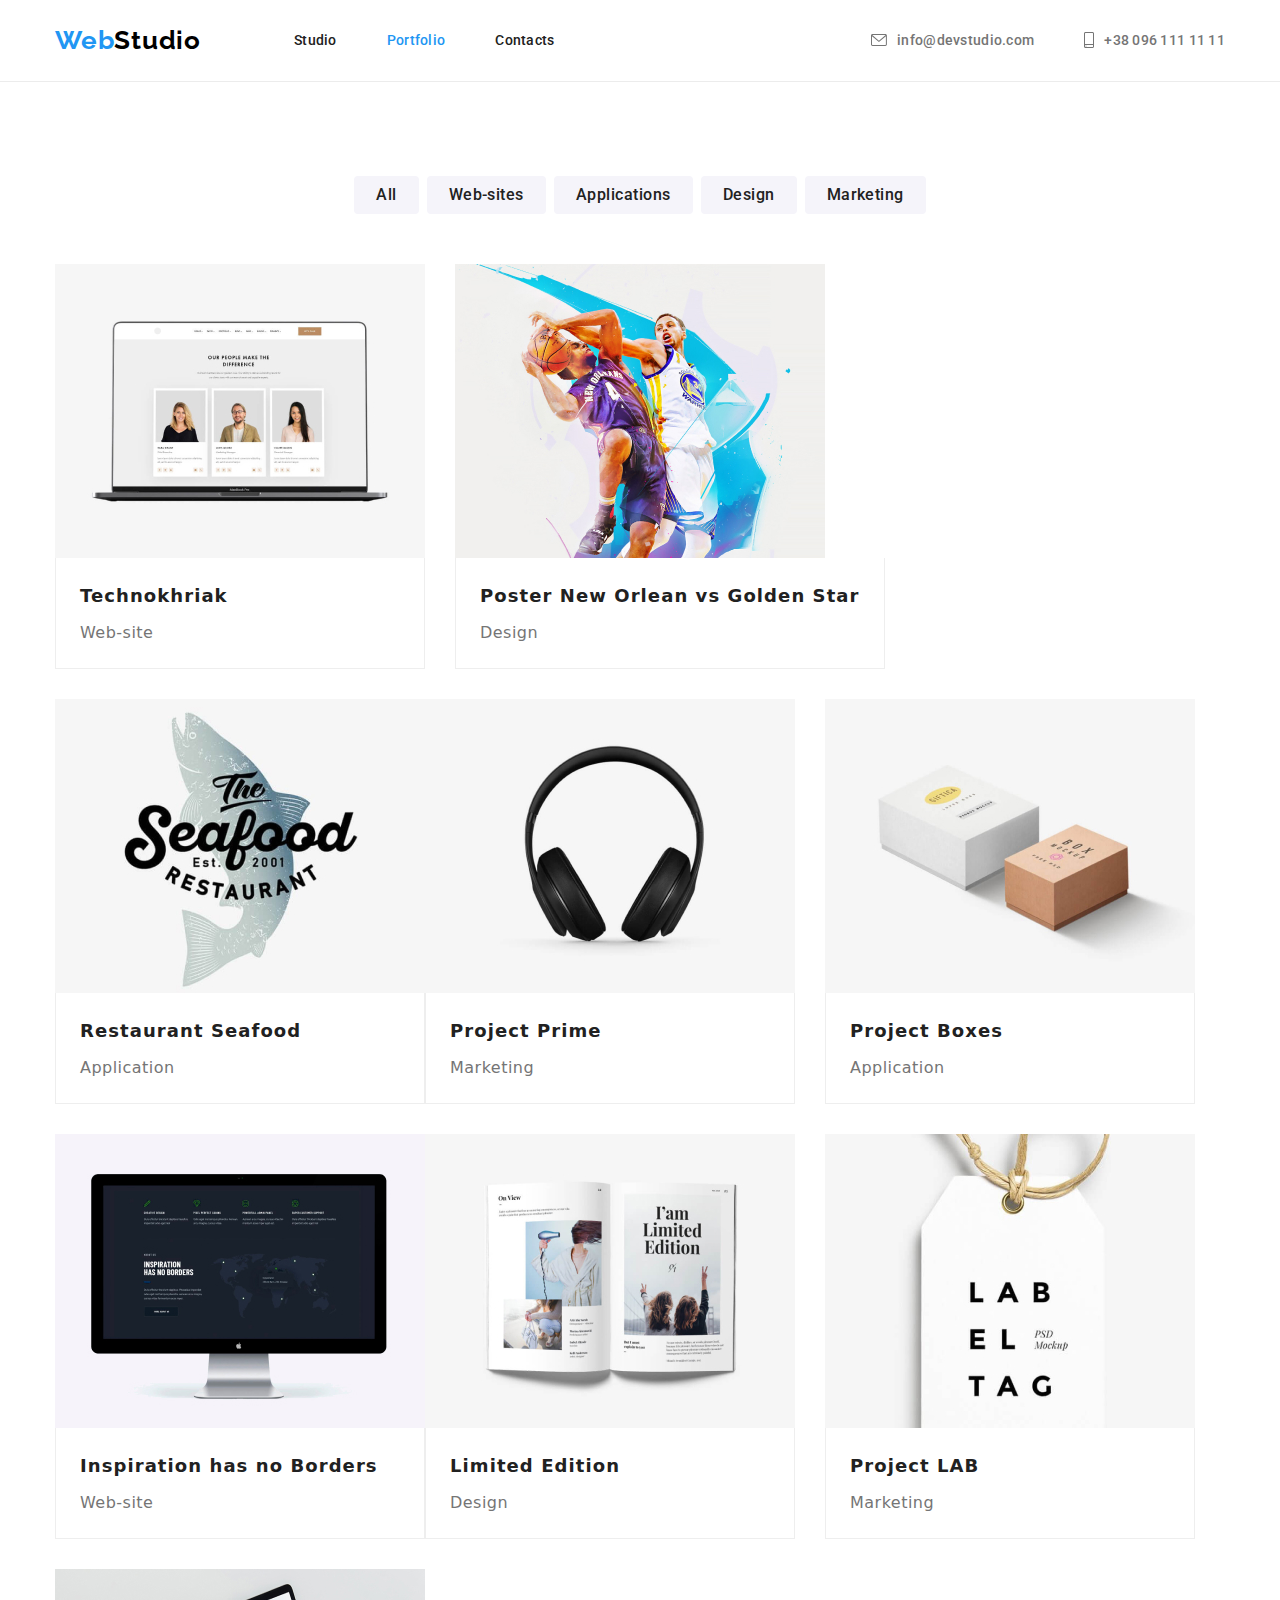
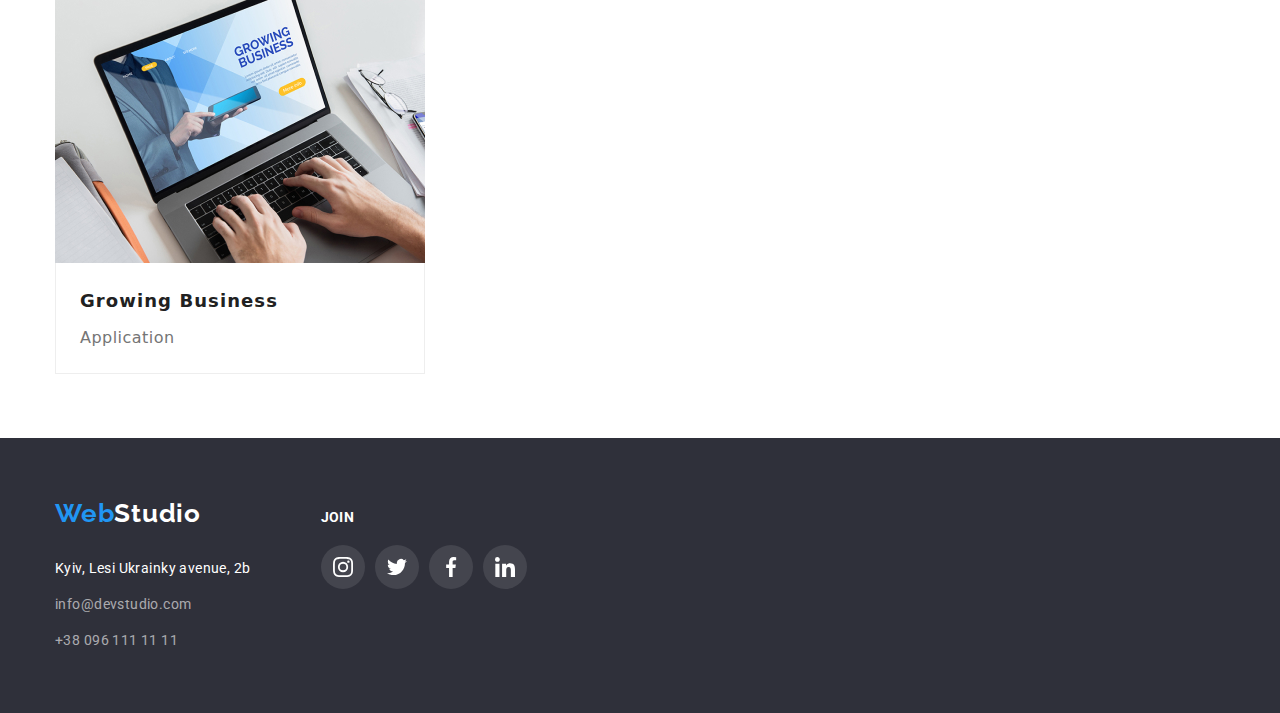
==== portfolio.html @ cbc214eb "mainpage_general_update" ====
<!DOCTYPE html>
<html lang="en">
  <head>
    <meta charset="UTF-8" />
    <meta name="viewport" content="width=device-width, initial-scale=1.0" />
    <title>Portfolio</title>
    <link rel="preconnect" href="https://fonts.googleapis.com" />
    <link rel="preconnect" href="https://fonts.gstatic.com" crossorigin />
    <link
      href="https://fonts.googleapis.com/css2?family=Raleway:wght@700&family=Roboto:wght@400;500;700;900&display=swap"
      rel="stylesheet"
    />
    <link rel="stylesheet" href="./css/styles.css" />
    <link
      rel="stylesheet"
      href="https://cdnjs.cloudflare.com/ajax/libs/modern-normalize/1.0.0/modern-normalize.min.css"
    />
  </head>
  <body>
    <header class="header">
      <div class="header-wrapper container">
      <nav class="header-nav">
        <a  class="header-logo list" href="./index.html" >
          <span class="logo-color">Web</span>Studio
        </a>
        <ul class="header-nav-pages list">
          <li class="header-nav-pages-item"><a class="header-nav-pages-link " href="./index.html" >Studio</a></li>
          <li class="header-nav-pages-item"><a class="header-nav-pages-link current" href="./portfolio.html" >Portfolio</a></li>
          <li class="header-nav-pages-item"><a class="header-nav-pages-link " href="" >Contacts</a></li>
        </ul>
      </nav>
      <div class="header-contacts">
        <ul class="header-contacts-list list">
          <li class="header-contacts-item">
            <a class="header-contacts-mail" href="mailto:info@devstudio.com">  <svg class="contact-icon" width="16" height="12"> <use href="./images/svg/sprite.svg#icon-envelope"></use></svg> info@devstudio.com
             </a
            >
          </li>
          <li class="header-contacts-item">
            <a class="header-contacts-phone" href="tel:+380961111111"> <svg class="contact-icon" width="10" height="16"> <use href="./images/svg/sprite.svg#icon-smartphone"></use></svg>+38 096 111 11 11</a>
          </li>
        </ul>
      </div>
       </div>
      </header>
    </header>
    <main>
      <section class="portfolio section">
        <div class="container">
          <h1 class="visually-hidden">Our portfolio</h1>
          <ul class="portfolio-filter list">
            <li class="filter-item">
              <button class="portfolio-filter-btn">All</button>
            </li>
            <li class="filter-item">
              <button class="portfolio-filter-btn">Web-sites</button>
            </li>
            <li class="filter-item">
              <button class="portfolio-filter-btn">Applications</button>
            </li>
            <li class="filter-item">
              <button class="portfolio-filter-btn">Design</button>
            </li>
            <li class="filter-item">
              <button class="portfolio-filter-btn">Marketing</button>
            </li>
          </ul>
          <ul class="portfolio-list list">
            <li class="portfolio-card">
              <img
                src="./portfolio_images/web-site_techno.jpg"
                alt="web-site"
                width="370"
                height="294"
              />
              <div class="portfolio-desc">
                <h3 class="portfolio-title">Technokhriak</h3>
                <p class="portfolio-text">Web-site</p>
              </div>
            </li>
            <li class="portfolio-card">
              <img
                src="./portfolio_images/design_basket.jpg"
                alt="poster"
                width="370"
                height="294"
              />
              <div class="portfolio-desc">
                <h3 class="portfolio-title">
                  Poster New Orlean vs Golden Star
                </h3>
                <p class="portfolio-text">Design</p>
              </div>
            </li>
            <li class="portfolio-card">
              <img
                src="./portfolio_images/app_seafood.jpg"
                alt="app"
                width="370"
                height="294"
              />
              <div class="portfolio-desc">
                <h3 class="portfolio-title">Restaurant Seafood</h3>
                <p class="portfolio-text">Application</p>
              </div>
            </li>
            <li class="portfolio-card">
              <img
                src="./portfolio_images/marketing_prime.jpg"
                alt="project"
                width="370"
                height="294"
              />
              <div class="portfolio-desc">
                <h3 class="portfolio-title">Project Prime</h3>
                <p class="portfolio-text">Marketing</p>
              </div>
            </li>
            <li class="portfolio-card">
              <img
                src="./portfolio_images/app_boxes.jpg"
                alt="app"
                width="370"
                height="294"
              />
              <div class="portfolio-desc">
                <h3 class="portfolio-title">Project Boxes</h3>
                <p class="portfolio-text">Application</p>
              </div>
            </li>
            <li class="portfolio-card">
              <img
                src="./portfolio_images/web-site_inspiration.jpg"
                alt="web-site"
                width="370"
                height="294"
              />
              <div class="portfolio-desc">
                <h3 class="portfolio-title">Inspiration has no Borders</h3>
                <p class="portfolio-text">Web-site</p>
              </div>
            </li>
            <li class="portfolio-card">
              <img
                src="./portfolio_images/design_limited.jpg"
                alt="edition"
                width="370"
                height="294"
              />
              <div class="portfolio-desc">
                <h3 class="portfolio-title">Limited Edition</h3>
                <p class="portfolio-text">Design</p>
              </div>
            </li>
            <li class="portfolio-card">
              <img
                src="./portfolio_images/marketing_lab.jpg"
                alt="project"
                width="370"
                height="294"
              />
              <div class="portfolio-desc">
                <h3 class="portfolio-title">Project LAB</h3>
                <p class="portfolio-text">Marketing</p>
              </div>
            </li>
            <li class="portfolio-card">
              <img
                src="./portfolio_images/app_business.jpg"
                alt="app"
                width="370"
                height="294"
              />
              <div class="portfolio-desc">
                <h3 class="portfolio-title">Growing Business</h3>
                <p class="portfolio-text">Application</p>
              </div>
            </li>
          </ul>
        </div>
      </section>
    </main>
    <footer class="footer">
      <div class="footer-wrapper container">
        <div>
          <a class="footer-logo" href="./index.html"
            ><span class="logo-color">Web</span>Studio</a
          >
          <ul class="footer-contacts list">
            <li class="footer-item">
              <address class="footer-address">
                <a
                  class="footer-address-link"
                  href="https://goo.gl/maps/4VGVaEGhAEvkPkxj9"
                  target="_blank"
                  rel="noopener noreferrer"
                  >Kyiv, Lesi Ukrainky avenue, 2b</a
                >
              </address>
            </li>
            <li class="footer-item">
              <a class="footer-link" href="mailto:info@devstudio.com"
                >info@devstudio.com</a
              >
            </li>
            <li class="footer-item">
              <a class="footer-link" href="tel:+380961111111"
                >+38 096 111 11 11</a
              >
            </li>
          </ul>
        </div>
        <div class="footer-social">
          <p class="footer-social-title"> Join</p>
          <ul class="footer-social-list">
            <li class="footer-social-item">
              <a
                class="footer-socials-link"
                href="https://instagram.com"
                target="_blank"
                rel="noopener noreferrer"
                aria-label="Instagram"
              >
                <svg class="footer-social-icon" width="20" height="20">
                  <use
                    href="./images/svg/sprite.svg#icon-instagram_ft"
                  ></use></svg
              ></a>
            </li>
            <li class="footer-social-item">
              <a
                class="footer-socials-link"
                href="https://twitter.com"
                target="_blank"
                rel="noopener noreferrer"
                aria-label="Twitter"
              >
                <svg class="footer-social-icon" width="20" height="20">
                  <use
                    href="./images/svg/sprite.svg#icon-twitter_ft"
                  ></use></svg
              ></a>
            </li>
            <li class="footer-social-item">
              <a
                class="footer-socials-link"
                href="https://facebook.com"
                target="_blank"
                rel="noopener noreferrer"
                aria-label="Facebook"
              >
                <svg class="footer-social-icon" width="20" height="20">
                  <use
                    href="./images/svg/sprite.svg#icon-facebook_ft"
                  ></use></svg
              ></a>
            </li>
            <li class="footer-social-item">
              <a
                class="footer-socials-link"
                href="https://linkedin.com"
                target="_blank"
                rel="noopener noreferrer"
                aria-label="Linkedin"
              >
                <svg class="footer-social-icon" width="20" height="20">
                  <use
                    href="./images/svg/sprite.svg#icon-linkedin_ft"
                  ></use></svg
              ></a>
            </li>
          </ul>
        </div>
      </div>
    </footer>
  </body>
</html>
---- css/styles.css ----
:root {
  /* fonts */
  --main-font: 'Roboto', sans-serif;
  --secondary-font: 'Raleway', sans-serif;
  /* text color */
  --main-txt-cl: #757575;
  --title-txt-cl: #212121;
  --accent-txt-cl: #2196f3;
  --header-logo-cl: #000000;
  --logo-color: #2196f3;
  --btn-accent-txt-cl: #ffffff;
  --hero-txt-cl: #ffffff;
  --footer-txt-cl: #ffffff;
  --work-text-cl: #ffffff;

  --team-socials-icon-cl: #afb1b8;
  --social-hover-icon-cl: #ffffff;
  /* boarder colors */
  --header-border: #ececec;
  /* background colors */
  --hero-bg-cl: #2f303a;
  --footer-bg-cl: #2f303a;
  --footer-icon-bg-cl: #ffffff1a;
  --footer-icon-hover-cl: #2196f3;
  --footer-logo-cl: #ffffff;
  --benefit-icon-bg-cl: #f5f4fa;
  --main-bg-cl: #ffffff;
  --section-bg-cl: #f5f4fa;
  --card-bg-color: #ffffff;
  --social-hover-bg-cl: #2196f3;
  --work-text-bg: rgba(47, 48, 58, 0.8);

  /* btn */
  --hero-btn-cl: #2196f3;
  --portfolio-btn-cl: #212121;
  --portfolio-btn-text-hover-cl: #fff;
  --portfolio-btn-bg-cl: #f5f4fa;
  --portfolio-btn-hover-cl: #2196f3;
  --portfolio-card-border: #eeeeee;
}

body {
  font-family: var(--main-font);
  font-size: 14px;
  font-style: normal;
  letter-spacing: 0.03em;

  color: var(--main-txt-cl);
  background-color: var(--main-bg-cl);
}

h1,
h2,
h3,
h4,
h5,
h6,
p,
ul {
  margin: 0;
  padding: 0;
}

ul {
  list-style-type: none;
}

button {
  display: block;
  cursor: pointer;
  border: none;
  border-radius: 4px;
}

img {
  display: block;
  max-width: 100%;
  height: auto;
}

address {
  font-style: normal;
}

.container {
  max-width: 1200px;
  margin-left: auto;
  margin-right: auto;
  padding-left: 15px;
  padding-right: 15px;
}

.section {
  padding-top: 94px;
  padding-bottom: 94px;
}

.section:nth-child(2) {
  padding-bottom: 0px;
}

.list {
  list-style: none;
  /* padding: 0;
  margin: 0; */
}
.visually-hidden {
  position: absolute;
  width: 1px;
  height: 1px;
  margin: -1px;
  border: 0;
  padding: 0;

  white-space: nowrap;
  clip-path: inset(100%);
  clip: rect(0 0 0 0);
  overflow: hidden;
}
/* header */
.header {
  border-bottom: 1px solid var(--header-border);
}

.header-wrapper {
  display: flex;
  align-items: center;
}
.header-nav {
  display: flex;
  align-items: center;
}

.header-nav-pages {
  display: flex;
  justify-content: left;
  align-items: center;
}
.header-contacts-list {
  display: flex;
  align-items: center;
}

.header-contacts {
  margin-left: auto;
}

/* header logo */

.header-logo {
  margin-right: 93px;

  font-family: var(--secondary-font);
  font-size: 26px;
  font-weight: 700;
  line-height: 1.2;
  letter-spacing: 0.78px;
  text-decoration: none;

  color: var(--header-logo-cl);
}

.logo-color {
  color: var(--logo-color);
}

/* header nav */
.header-nav-pages-item {
  margin-right: 50px;
}

.header-nav-pages-item:last-child {
  margin-right: 0px;
}

.header-nav-pages-link {
  padding-top: 32px;
  padding-bottom: 32px;

  display: block;
  font-family: var(--main-font);
  font-size: 14px;
  font-weight: 500;
  line-height: 1.2;
  letter-spacing: 0.28px;
  text-decoration: none;

  color: var(--title-txt-cl);
}

.header-contacts-mail,
.header-contacts-phone {
  padding-top: 32px;
  padding-bottom: 32px;

  display: flex;
  align-items: center;
  font-family: var(--main-font);
  font-size: 14px;
  font-weight: 500;
  line-height: 1.2;
  letter-spacing: 0.28px;
  text-decoration: none;

  color: var(--main-txt-cl);
}

.header-contacts-item {
  margin-right: 50px;
}
.header-contacts-item:last-child {
  margin-right: 0px;
}

.header-contacts-mail:hover,
.header-contacts-mail:focus {
  color: var(--accent-txt-cl);
  fill: var(--social-hover-bg-cl);
}

.header-contacts-phone:hover,
.header-contacts-phone:focus {
  color: var(--accent-txt-cl);
  fill: var(--social-hover-bg-cl);
}

.contact-icon {
  margin-right: 10px;
  fill: currentColor;
}
.current {
  position: relative;
  color: var(--accent-txt-cl);
}

.current::after {
  content: '';

  position: absolute;
  left: 0;
  bottom: 0;

  width: 100%;
  height: 4px;

  background-color: var(--accent-txt-cl);
  border-radius: 2px;

  transform: scaleX(0);
  transition: transform 250ms cubic-bezier(0.4, 0, 0.2, 1);
}

.current:hover::after,
.current:focus::after {
  transform: scaleX(1);
}

/* footer */
footer {
  background-color: var(--footer-bg-cl);
  padding-top: 60px;
  padding-bottom: 60px;
}

.footer-wrapper {
  display: flex;
  align-items: baseline;
}

.footer-logo {
  display: inline-block;
  margin-bottom: 28px;
  font-family: var(--secondary-font);
  font-size: 26px;
  font-weight: 700;
  line-height: 1.2;
  letter-spacing: 0.78px;
  text-decoration: none;

  color: var(--footer-logo-cl);
}

.footer-item:not(:last-child) {
  margin-bottom: 12px;
}

.footer-address-link {
  font-family: var(--main-font);
  font-size: 14px;
  font-weight: 400;
  line-height: 1.71;
  letter-spacing: 0.42px;
  text-decoration: none;

  color: var(--footer-txt-cl);
}

.footer-link {
  font-family: var(--main-font);
  font-size: 14px;
  font-weight: 400;
  line-height: 1.71;
  letter-spacing: 0.42px;
  text-decoration: none;

  color: rgba(255, 255, 255, 0.6);
}

.footer-link:hover,
.footer-link:focus {
  font-family: var(--main-font);
  font-size: 14px;
  font-weight: 400;
  line-height: 24px; /* 171.429% */
  letter-spacing: 0.42px;

  color: var(--accent-txt-cl);
}

.footer-address-link:hover,
.footer-address-link:focus {
  color: var(--accent-txt-cl);
}

.footer-link:hover,
.footer-link:focus {
  color: var(--accent-txt-cl);
}

.footer-social {
  margin-left: 70px;
}
.footer-social-title {
  margin-bottom: 20px;
  font-family: var(--main-font);
  font-size: 14px;
  font-weight: 700;
  line-height: calc(16 / 14);
  text-transform: uppercase;

  color: var(--footer-txt-cl);
}

.footer-social-list {
  display: flex;
  justify-content: center;
}

.footer-socials-link {
  display: flex;
  align-items: center;
  justify-content: center;
  margin-right: 10px;
  width: 44px;
  height: 44px;

  border-radius: 50%;

  color: var(--light-txt-cl);
  background-color: var(--footer-icon-bg-cl);
}

.footer-socials-link:hover,
.footer-socials-link:focus {
  background-color: var(--footer-icon-hover-cl);
}
/* Studio main*/

/* hero */

.hero {
  background-image: linear-gradient(
      to right,
      rgba(47, 48, 58, 0.4),
      rgba(47, 48, 58, 0.4)
    ),
    url(../images/svg/hero.svg);
  padding-top: 200px;
  padding-bottom: 200px;
  margin-left: auto;
  margin-right: auto;
  max-width: 1600px;
  max-height: 600px;

  background-color: var(--hero-bg-cl);
  text-align: center;
}
.hero-title {
  margin-bottom: 30px;
  margin-left: auto;
  margin-right: auto;
  max-width: 696px;

  /* text-align: center; */
  font-family: var(--main-font);
  font-size: 44px;
  font-weight: 900;
  line-height: 1.36;
  letter-spacing: 2.64px;
  text-transform: uppercase;

  color: var(--hero-txt-cl);
}

.hero-btn {
  min-width: 216px;
  margin: 0 auto;
  padding: 10px 32px;
  /* border: 0px; */
  border-radius: 4px;
  box-shadow: 0px 4px 4px rgba(0, 0, 0, 0.15);

  /* text-align: center; */
  font-family: var(--main-font);
  font-size: 16px;
  font-weight: 700;
  line-height: 1.88;
  letter-spacing: 0.96px;
  cursor: pointer;

  color: var(--hero-txt-cl);
  background-color: var(--hero-btn-cl);
}

/* Modal */

.backdrop {
  position: fixed;
  top: 0;
  left: 0;

  width: 100%;
  height: 100%;
  background-color: rgba(47, 48, 58, 0.6);
}

.backdrop.is-hidden {
  opacity: 0;
  pointer-events: none;
  visibility: hidden;
}

.modal {
  position: absolute;
  top: 50%;
  left: 50%;
  transform: translate(-50%, -50%);

  height: 581px;
  width: 528px;
  box-shadow: 0px 2px 1px 0px rgba(0, 0, 0, 0.2),
    0px 1px 1px 0px rgba(0, 0, 0, 0.14), 0px 1px 3px 0px rgba(0, 0, 0, 0.12);
  border-radius: 4px;

  background-color: rgba(255, 255, 255, 1);
}

.modal-btn {
  position: absolute;
  top: 8px;
  right: 8px;

  display: flex;
  align-items: center;
  justify-content: center;

  width: 30px;
  height: 30px;

  padding: 0;
  border: 1px rgba(0, 0, 0, 0.1);
  border-radius: 50%;

  background-color: #ffffff;
  cursor: pointer;
}

/* section */

.benefits-card {
  margin-right: 30px;

  width: 270px;
}

.benefits-card:last-child {
  margin-right: 0px;
}

.benefits-list-title {
  margin-bottom: 10px;

  font-weight: 700;
  line-height: 1.2;
  letter-spacing: 0.42px;
  text-transform: uppercase;

  color: var(--title-txt-cl);
}

.benefits-text {
  font-weight: 400;
  line-height: 1.71;
  letter-spacing: 0.42px;
}
.benefits-list {
  display: flex;
  flex-wrap: wrap;
}
.benefit-icon {
  display: block;
  width: 270px;
  height: 120px;
  margin-bottom: 30px;
  padding: 25px 100px;
  border-radius: 4px;
  background-color: var(--benefit-icon-bg-cl);
}
/* work */

.work-title {
  margin-bottom: 50px;

  text-align: center;
  font-size: 36px;
  font-weight: 700;
  line-height: 1.2;
  letter-spacing: 1.08px;

  color: var(--title-txt-cl);
}

.work-images {
  list-style-type: none;

  display: flex;
  flex-wrap: wrap;
  justify-content: space-between;
}

.work-items {
  position: relative;
}
.work-text {
  position: absolute;
  bottom: 0;

  display: flex;
  justify-content: center;
  align-items: center;
  width: 100%;
  height: 70px;

  font-family: var(--main-font);
  font-size: 14px;
  font-weight: 700;
  line-height: 1.2;
  letter-spacing: 0.03em;
  text-align: center;
  text-transform: uppercase;

  color: var(--work-text-cl);
  background-color: var(--work-text-bg);
}

/* team */

.team {
  background-color: #f5f4fa;
}

.team-title {
  margin-bottom: 50px;

  text-align: center;
  font-size: 36px;
  font-weight: 700;
  line-height: 1.2;
  letter-spacing: 1.08px;

  color: var(--title-txt-cl);
}

.team-list {
  display: flex;
  flex-wrap: wrap;
  /* justify-content: space-between; */
}

.team-card {
  margin-right: 30px;
  border-bottom: 4px;
  background-color: #fff;

  box-shadow: 0px 1px 3px rgba(0, 0, 0, 0.12), 0px 1px 1px rgba(0, 0, 0, 0.14),
    0px 2px 1px rgba(0, 0, 0, 0.2);
  border-radius: 0px 0px 4px 4px;

  width: 270px;
}

.team-card:last-child {
  margin-right: 0px;
}
.team-list-name {
  margin-bottom: 10px;
  text-align: center;
  font-size: 16px;
  font-weight: 500;
  line-height: 1.2;
  letter-spacing: 0.48px;

  color: var(--title-txt-cl);
}
.team-card-desc {
  padding-top: 30px;
  margin-bottom: 10px;
}
.team-list-profession {
  margin-bottom: 10px;
  text-align: center;
  font-size: 16px;
  font-weight: 400;
  line-height: 1.2;
  letter-spacing: 0.48px;
}

.team-social {
  display: flex;
  justify-content: center;
  padding-bottom: 30px;
}

.team-social-link {
  display: flex;
  align-items: center;
  justify-content: center;
  width: 44px;
  height: 44px;

  border-radius: 50%;
  fill: var(--team-socials-icon-cl);
  /* color: var(--team-socials-icon-cl); */
}

.team-social-item {
  margin-right: 10px;
}
.team-social-item:last-child {
  margin-right: 0px;
}

.team-social-link:hover,
.team-social-link:focus {
  background-color: var(--social-hover-bg-cl);
  fill: var(--social-hover-icon-cl);
}
/* .team-social-icon {
  fill: #afb1b8;
} */

/* Clients */
.clients-title {
  margin-bottom: 50px;

  text-align: center;
  font-size: 36px;
  font-weight: 700;
  line-height: 1.2;
  letter-spacing: 1.08px;

  color: var(--title-txt-cl);
}

.clients-list {
  display: flex;
  justify-content: center;
  align-items: center;
  gap: 30px;
}

.clients-link {
  display: flex;
  align-items: center;
  justify-content: center;
  width: 170px;
  height: 92px;

  border-radius: 4px;
  border: 1px solid var(--team-socials-icon-cl);
  fill: var(--team-socials-icon-cl);
}

.clients-link:hover,
.clients-link:focus {
  border-color: var(--social-hover-bg-cl);
  fill: var(--social-hover-bg-cl);
}
/* Portfolio main*/

/* .portfolio {
  text-align: center;
} */
.portfolio-filter {
  margin-bottom: 50px;

  list-style-type: none;
  display: flex;
  flex-wrap: wrap;
  justify-content: center;
}

.filter-item {
  margin-right: 8px;
}

.filter-item:last-child {
  margin-right: 0px;
}
.portfolio-filter-btn {
  padding: 6px 22px;
  border-radius: 4px;
  border: 0;

  text-align: center;
  font-family: var(--main-font);
  font-size: 16px;
  font-weight: 500;
  line-height: 1.63; /* 162.5% */
  letter-spacing: 0.48px;
  cursor: pointer;

  color: var(--portfolio-btn-cl);
  background-color: var(--portfolio-btn-bg-cl);
}
.portfolio-filter-btn:hover,
.portfolio-filter-btn:focus {
  color: var(--portfolio-btn-text-hover-cl);
  background-color: var(--portfolio-btn-hover-cl);
  box-shadow: 0px 3px 1px rgba(0, 0, 0, 0.1), 0px 1px 2px rgba(0, 0, 0, 0.08),
    0px 2px 2px rgba(0, 0, 0, 0.12);
}

.portfolio-list {
  margin-right: -30px;
  margin-bottom: -30px;

  list-style-type: none;
  display: flex;
  flex-wrap: wrap;
}

.portfolio-card {
  flex-basis: calc((100%-2 * 30px) / 3);

  margin-right: 30px;
  margin-bottom: 30px;

  background: var(--team-caerd-bg-cl);
}

.portfolio-card:nth-child(3n) {
  margin-right: 0px;
}

.portfolio-card:nth-last-child(-n + 3) {
  margin-bottom: 0px;
}

.portfolio-card:hover,
.portfolio-card:focus {
  box-shadow: 0px 1px 1px rgba(0, 0, 0, 0.12), 0px 4px 4px rgba(0, 0, 0, 0.06),
    1px 4px 6px rgba(0, 0, 0, 0.16);
}

.portfolio-desc {
  padding: 20px 24px;

  border: 1px solid var(--portfolio-card-border);
  border-top: none;
}
.portfolio-title {
  margin-bottom: 4px;

  font-size: 18px;
  font-weight: 700;
  line-height: 2;
  letter-spacing: 1.08px;

  color: var(--title-txt-cl);
}

.portfolio-text {
  font-size: 16px;
  font-weight: 400;
  line-height: 1.88;
  letter-spacing: 0.48px;
}
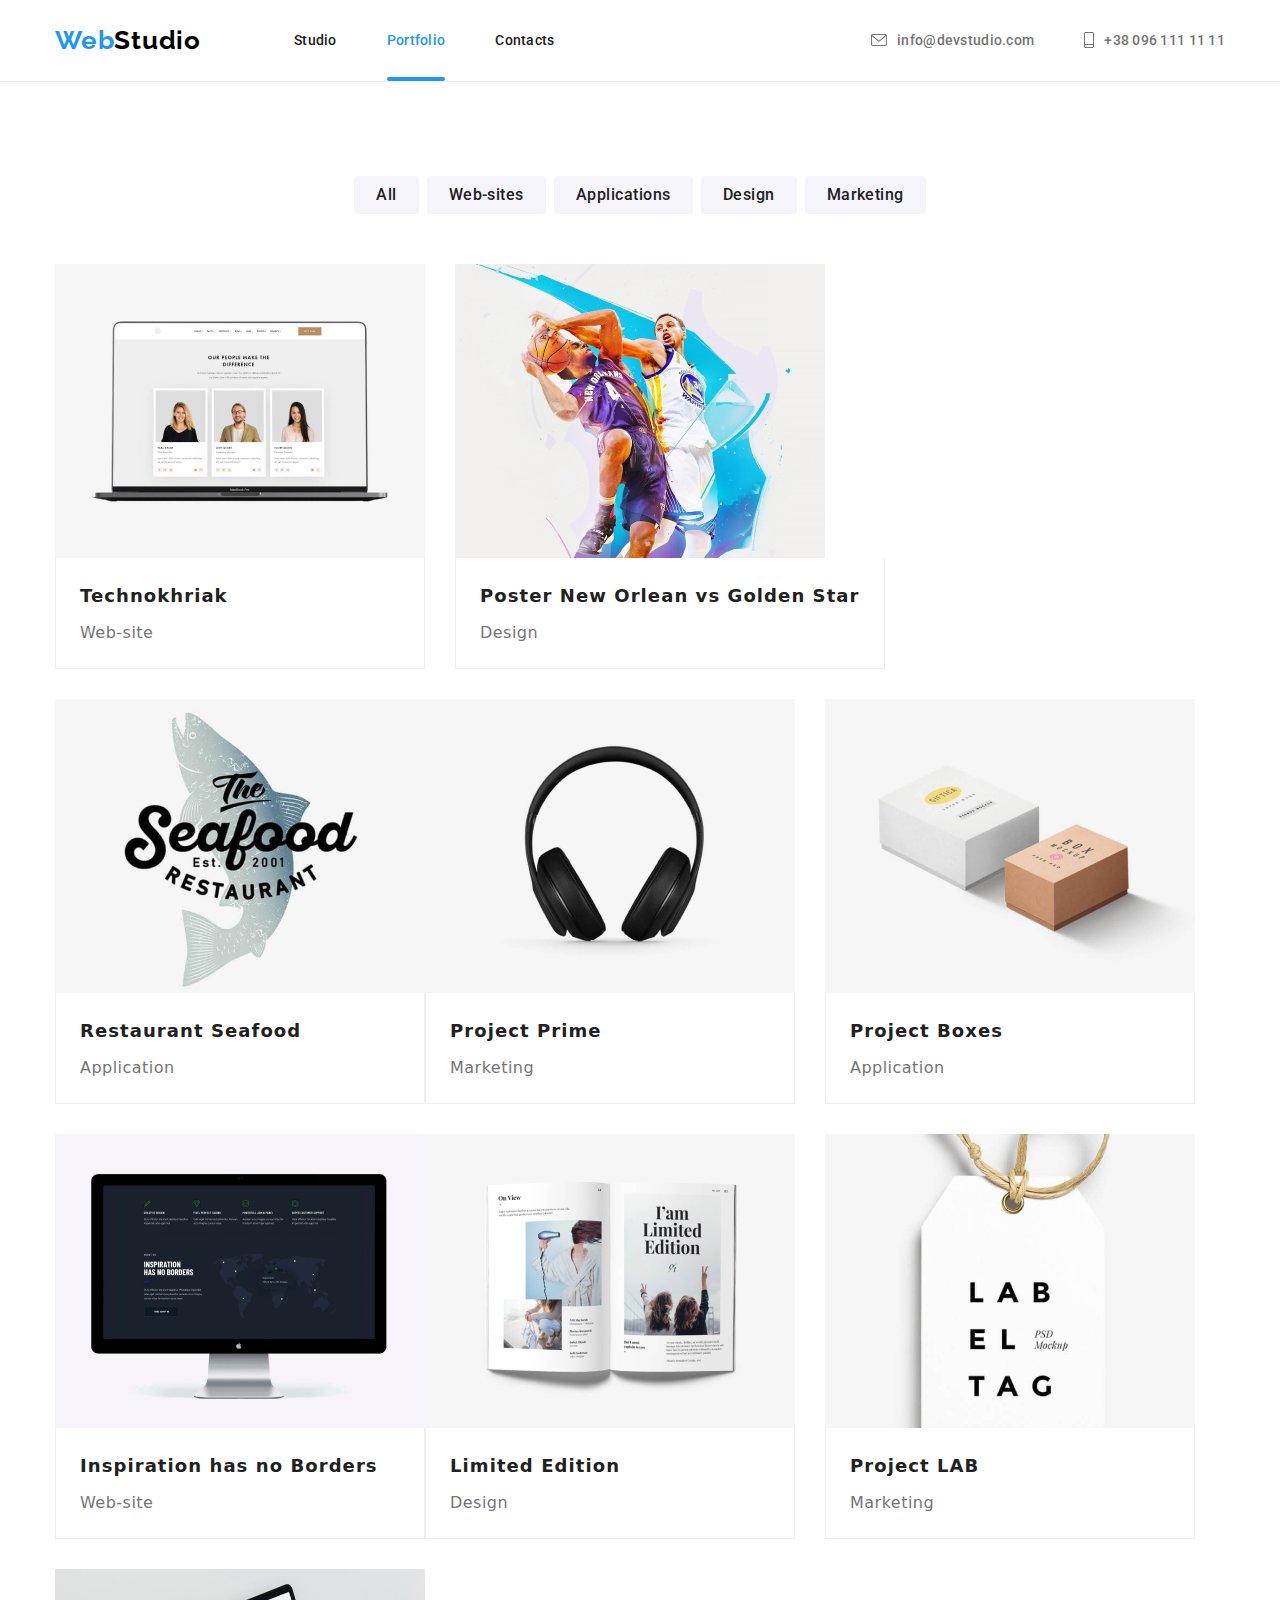
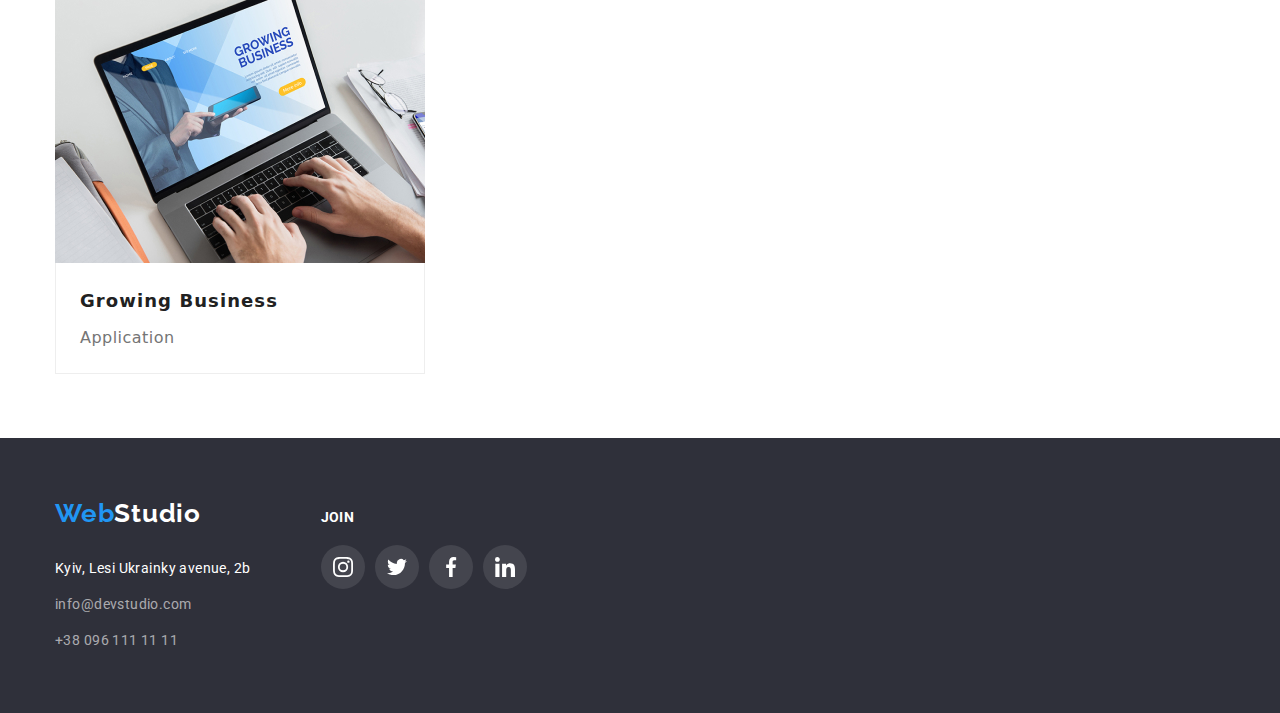
==== commit 306a85fb: "mainpage_animation_fix" ====
--- a/portfolio.html
+++ b/portfolio.html
@@ -67,6 +67,7 @@
           </ul>
           <ul class="portfolio-list list">
             <li class="portfolio-card">
+              <a class="portfolio-card-link" href="#">
               <img
                 src="./portfolio_images/web-site_techno.jpg"
                 alt="web-site"
@@ -77,8 +78,10 @@
                 <h3 class="portfolio-title">Technokhriak</h3>
                 <p class="portfolio-text">Web-site</p>
               </div>
-            </li>
-            <li class="portfolio-card">
+            </a>
+            </li>
+            <li class="portfolio-card">
+              <a class="portfolio-card-link" href="#">
               <img
                 src="./portfolio_images/design_basket.jpg"
                 alt="poster"
@@ -91,8 +94,10 @@
                 </h3>
                 <p class="portfolio-text">Design</p>
               </div>
-            </li>
-            <li class="portfolio-card">
+            </a>
+            </li>
+            <li class="portfolio-card">
+              <a class="portfolio-card-link" href="#">
               <img
                 src="./portfolio_images/app_seafood.jpg"
                 alt="app"
@@ -103,8 +108,10 @@
                 <h3 class="portfolio-title">Restaurant Seafood</h3>
                 <p class="portfolio-text">Application</p>
               </div>
-            </li>
-            <li class="portfolio-card">
+            </a>
+            </li>
+            <li class="portfolio-card">
+              <a class="portfolio-card-link" href="#">
               <img
                 src="./portfolio_images/marketing_prime.jpg"
                 alt="project"
@@ -115,8 +122,10 @@
                 <h3 class="portfolio-title">Project Prime</h3>
                 <p class="portfolio-text">Marketing</p>
               </div>
-            </li>
-            <li class="portfolio-card">
+            </a>
+            </li>
+            <li class="portfolio-card">
+              <a class="portfolio-card-link" href="#">
               <img
                 src="./portfolio_images/app_boxes.jpg"
                 alt="app"
@@ -127,8 +136,10 @@
                 <h3 class="portfolio-title">Project Boxes</h3>
                 <p class="portfolio-text">Application</p>
               </div>
-            </li>
-            <li class="portfolio-card">
+            </a>
+            </li>
+            <li class="portfolio-card">
+              <a class="portfolio-card-link" href="#">
               <img
                 src="./portfolio_images/web-site_inspiration.jpg"
                 alt="web-site"
@@ -139,8 +150,10 @@
                 <h3 class="portfolio-title">Inspiration has no Borders</h3>
                 <p class="portfolio-text">Web-site</p>
               </div>
-            </li>
-            <li class="portfolio-card">
+            </a>
+            </li>
+            <li class="portfolio-card">
+              <a class="portfolio-card-link" href="#">
               <img
                 src="./portfolio_images/design_limited.jpg"
                 alt="edition"
@@ -151,8 +164,10 @@
                 <h3 class="portfolio-title">Limited Edition</h3>
                 <p class="portfolio-text">Design</p>
               </div>
-            </li>
-            <li class="portfolio-card">
+            </a>
+            </li>
+            <li class="portfolio-card">
+              <a class="portfolio-card-link" href="#">
               <img
                 src="./portfolio_images/marketing_lab.jpg"
                 alt="project"
@@ -163,8 +178,10 @@
                 <h3 class="portfolio-title">Project LAB</h3>
                 <p class="portfolio-text">Marketing</p>
               </div>
-            </li>
-            <li class="portfolio-card">
+            </a>
+            </li>
+            <li class="portfolio-card">
+              <a class="portfolio-card-link" href="#">
               <img
                 src="./portfolio_images/app_business.jpg"
                 alt="app"
@@ -175,6 +192,7 @@
                 <h3 class="portfolio-title">Growing Business</h3>
                 <p class="portfolio-text">Application</p>
               </div>
+            </a>
             </li>
           </ul>
         </div>
--- a/css/styles.css
+++ b/css/styles.css
@@ -12,8 +12,9 @@
   --hero-txt-cl: #ffffff;
   --footer-txt-cl: #ffffff;
   --work-text-cl: #ffffff;
-
-  --team-socials-icon-cl: #afb1b8;
+  --portfolio-card-disc-text:rgba(255, 255, 255, 1)
+
+  --team-social-icon-cl: #AFB1B8;
   --social-hover-icon-cl: #ffffff;
   /* boarder colors */
   --header-border: #ececec;
@@ -29,6 +30,7 @@
   --card-bg-color: #ffffff;
   --social-hover-bg-cl: #2196f3;
   --work-text-bg: rgba(47, 48, 58, 0.8);
+  --portfolio-card-disc-bg: rgba(33, 150, 243, 0.9);
 
   /* btn */
   --hero-btn-cl: #2196f3;
@@ -82,6 +84,10 @@
   font-style: normal;
 }
 
+a {
+  text-decoration: none;
+}
+
 .container {
   max-width: 1200px;
   margin-left: auto;
@@ -174,6 +180,7 @@
 }
 
 .header-nav-pages-link {
+  position: relative;
   padding-top: 32px;
   padding-bottom: 32px;
 
@@ -186,6 +193,13 @@
   text-decoration: none;
 
   color: var(--title-txt-cl);
+
+  transition: color 250ms cubic-bezier(0.4, 0, 0.2, 1);
+}
+
+.header-nav-pages-link:focus,
+.header-nav-pages-link:hover {
+  color:var(--accent-txt-cl);
 }
 
 .header-contacts-mail,
@@ -203,6 +217,8 @@
   text-decoration: none;
 
   color: var(--main-txt-cl);
+
+  transition: color 250ms cubic-bezier(0.4, 0, 0.2, 1);
 }
 
 .header-contacts-item {
@@ -233,6 +249,7 @@
   color: var(--accent-txt-cl);
 }
 
+
 .current::after {
   content: '';
 
@@ -245,15 +262,9 @@
 
   background-color: var(--accent-txt-cl);
   border-radius: 2px;
-
-  transform: scaleX(0);
-  transition: transform 250ms cubic-bezier(0.4, 0, 0.2, 1);
-}
-
-.current:hover::after,
-.current:focus::after {
-  transform: scaleX(1);
-}
+}
+
+
 
 /* footer */
 footer {
@@ -293,6 +304,8 @@
   text-decoration: none;
 
   color: var(--footer-txt-cl);
+
+  transition: color 250ms cubic-bezier(0.4, 0, 0.2, 1);
 }
 
 .footer-link {
@@ -304,6 +317,8 @@
   text-decoration: none;
 
   color: rgba(255, 255, 255, 0.6);
+
+  transition: color 250ms cubic-bezier(0.4, 0, 0.2, 1);
 }
 
 .footer-link:hover,
@@ -358,6 +373,8 @@
 
   color: var(--light-txt-cl);
   background-color: var(--footer-icon-bg-cl);
+
+  transition: background-color 250ms cubic-bezier(0.4, 0, 0.2, 1);
 }
 
 .footer-socials-link:hover,
@@ -432,20 +449,25 @@
   width: 100%;
   height: 100%;
   background-color: rgba(47, 48, 58, 0.6);
+
+  opacity: 1;
+  transition: opacity 250ms cubic-bezier(0.4, 0, 0.2, 1);
 }
 
 .backdrop.is-hidden {
   opacity: 0;
   pointer-events: none;
-  visibility: hidden;
-}
+ }
+
+ .backdrop.is-hidden .modal {
+transform: scale(0.9) translate(-50%, -50%);
+ }
 
 .modal {
   position: absolute;
   top: 50%;
   left: 50%;
-  transform: translate(-50%, -50%);
-
+ 
   height: 581px;
   width: 528px;
   box-shadow: 0px 2px 1px 0px rgba(0, 0, 0, 0.2),
@@ -453,13 +475,17 @@
   border-radius: 4px;
 
   background-color: rgba(255, 255, 255, 1);
+
+  transform: scale(1) translate(-50%, -50%);
+
+  transition: transform 250ms cubic-bezier(0.4, 0, 0.2, 1);
 }
 
 .modal-btn {
   position: absolute;
   top: 8px;
   right: 8px;
-
+  
   display: flex;
   align-items: center;
   justify-content: center;
@@ -468,11 +494,21 @@
   height: 30px;
 
   padding: 0;
-  border: 1px rgba(0, 0, 0, 0.1);
+  border-color: 4px rgba(0, 0, 0, 0.1);
   border-radius: 50%;
 
-  background-color: #ffffff;
+  background-color: #ffff;
   cursor: pointer;
+}
+
+.close-icons-container {
+  position: relative; 
+  display: inline-block; 
+}
+.close-icon {
+  position:absolute;
+  top: 0;
+  left: 0;
 }
 
 /* section */
@@ -639,8 +675,10 @@
   height: 44px;
 
   border-radius: 50%;
-  fill: var(--team-socials-icon-cl);
+  fill: #AFB1B8;
   /* color: var(--team-socials-icon-cl); */
+
+  transition: fill 250ms cubic-bezier(0.4, 0, 0.2, 1), background-color 250ms cubic-bezier(0.4, 0, 0.2, 1) ;
 }
 
 .team-social-item {
@@ -687,8 +725,10 @@
   height: 92px;
 
   border-radius: 4px;
-  border: 1px solid var(--team-socials-icon-cl);
-  fill: var(--team-socials-icon-cl);
+  border: 1px solid #AFB1B8;
+  fill: #AFB1B8;
+
+  transition: border-color 250ms cubic-bezier(0.4, 0, 0.2, 1), fill 250ms cubic-bezier(0.4, 0, 0.2, 1) ;
 }
 
 .clients-link:hover,
@@ -732,6 +772,8 @@
 
   color: var(--portfolio-btn-cl);
   background-color: var(--portfolio-btn-bg-cl);
+
+  transition: color 250ms cubic-bezier(0.4, 0, 0.2, 1), background-color 250ms cubic-bezier(0.4, 0, 0.2, 1) ;
 }
 .portfolio-filter-btn:hover,
 .portfolio-filter-btn:focus {
@@ -795,4 +837,6 @@
   font-weight: 400;
   line-height: 1.88;
   letter-spacing: 0.48px;
-}
+  color: var(--main-txt-cl);
+}
+
